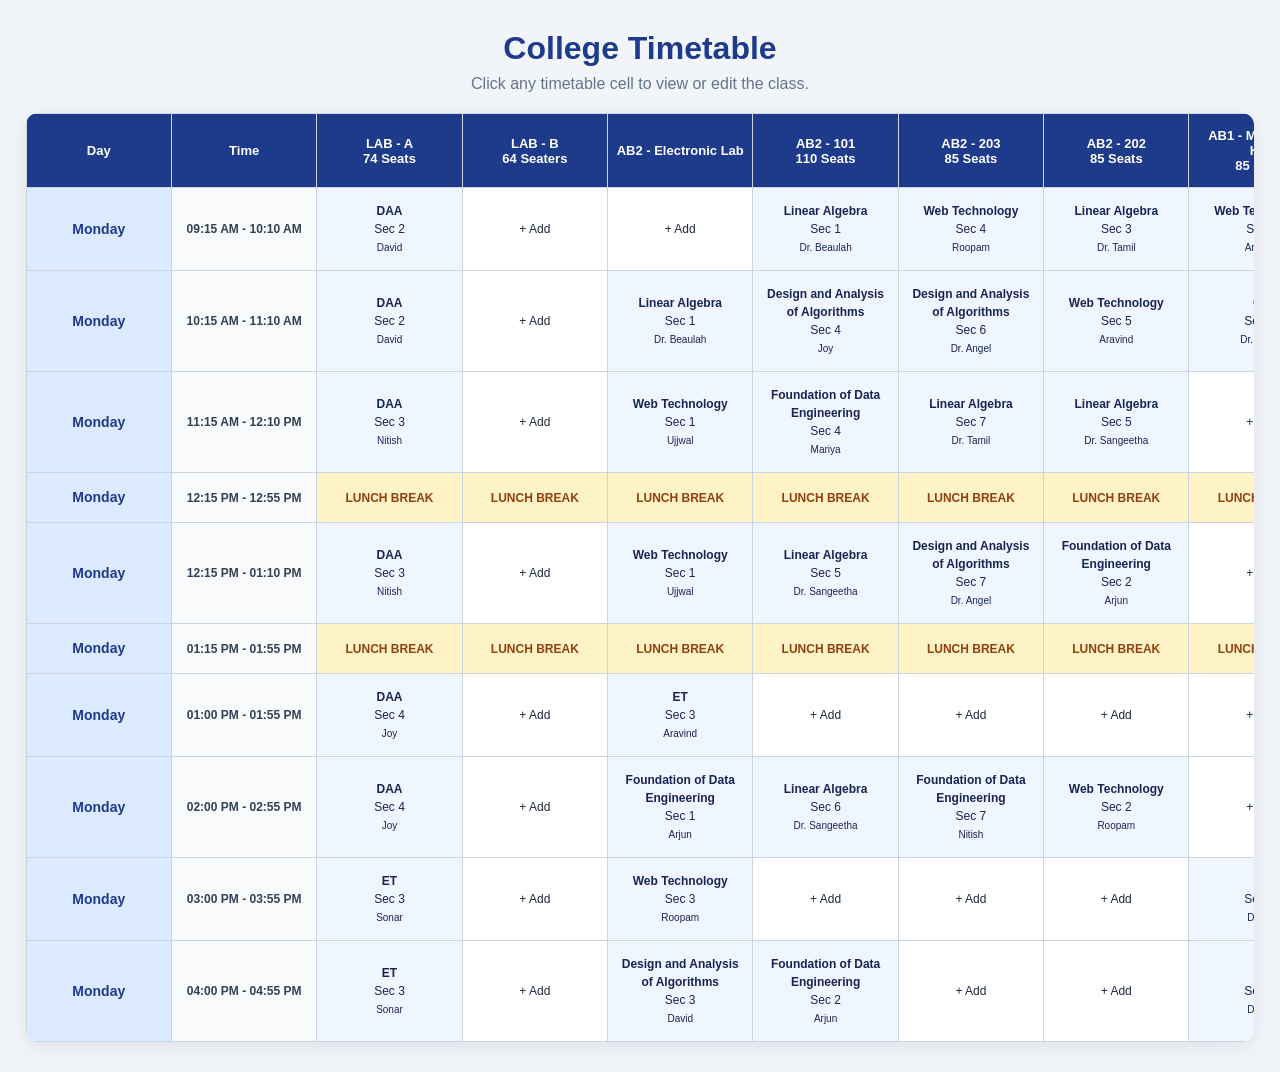
==== tt/index.html @ b6bc57d9 "update" ====
<!DOCTYPE html>
<html lang="en">

<head>
    <meta charset="UTF-8">
    <meta name="viewport" content="width=device-width, initial-scale=1.0">

    <title>College Timetable</title>

    <link rel="stylesheet" href="style.css">
</head>

<body>

<div class="container">

    <h1>College Timetable</h1>

    <p class="instruction">
        Click any timetable cell to view or edit the class.
    </p>

    <div class="table-container">

        <table id="timetable">

            <thead>
                <tr>
                    <th>Day</th>
                    <th>Time</th>
                    <th>LAB - A<br>74 Seats</th>
                    <th>LAB - B<br>64 Seaters</th>
                    <th>AB2 - Electronic Lab</th>
                    <th>AB2 - 101<br>110 Seats</th>
                    <th>AB2 - 203<br>85 Seats</th>
                    <th>AB2 - 202<br>85 Seats</th>
                    <th>AB1 - Moot Court Hall<br>85 Seats</th>
                    <th>AB2 - 207<br>110 Seats</th>
                    <th>AB2 - 205<br>60 Seats</th>
                </tr>
            </thead>

            <tbody id="timetableBody"></tbody>

        </table>

    </div>

</div>


<!-- ========================= -->
<!-- EDIT POPUP -->
<!-- ========================= -->

<div class="modal-overlay" id="modalOverlay">

    <div class="modal">

        <div class="modal-header">

            <h2>Edit Timetable</h2>

            <button class="close-btn" onclick="closeModal()">
                &times;
            </button>

        </div>


        <div class="modal-body">

            <label>Day</label>

            <input
                type="text"
                id="editDay"
                readonly
            >


            <label>Time</label>

            <input
                type="text"
                id="editTime"
                readonly
            >


            <label>Room</label>

            <input
                type="text"
                id="editRoom"
                readonly
            >


            <label>Subject</label>

            <input
                type="text"
                id="editSubject"
                placeholder="Enter subject"
            >


            <label>Section / Semester</label>

            <input
                type="text"
                id="editSection"
                placeholder="Example: Sec 4 / Sem 5"
            >


            <label>Faculty</label>

            <input
                type="text"
                id="editFaculty"
                placeholder="Enter faculty name"
            >

        </div>


        <div class="modal-footer">

            <button
                class="delete-btn"
                onclick="deleteClass()"
            >
                Delete
            </button>

            <div class="right-buttons">

                <button
                    class="cancel-btn"
                    onclick="closeModal()"
                >
                    Cancel
                </button>

                <button
                    class="save-btn"
                    onclick="saveClass()"
                >
                    Save
                </button>

            </div>

        </div>

    </div>

</div>


<script src="script.js"></script>

</body>

</html>
---- tt/style.css ----
* {
    margin: 0;
    padding: 0;
    box-sizing: border-box;
}

body {
    font-family: Arial, Helvetica, sans-serif;
    background: #f1f5f9;
    color: #1e293b;
}

.container {
    width: 96%;
    margin: 30px auto;
}

h1 {
    text-align: center;
    color: #1e3a8a;
    margin-bottom: 8px;
}

.instruction {
    text-align: center;
    color: #64748b;
    margin-bottom: 20px;
}


/* =========================
   TABLE
========================= */

.table-container {
    width: 100%;
    overflow-x: auto;

    background: white;

    border-radius: 12px;

    box-shadow:
        0 5px 20px rgba(0, 0, 0, 0.08);
}

table {
    width: 100%;
    min-width: 1600px;

    border-collapse: collapse;

    table-layout: fixed;
}

thead th {
    background: #1e3a8a;
    color: white;

    border: 1px solid #cbd5e1;

    padding: 14px 8px;

    font-size: 13px;

    text-align: center;
    vertical-align: middle;

    position: sticky;
    top: 0;

    z-index: 10;
}

td {
    border: 1px solid #cbd5e1;

    padding: 14px 8px;

    min-height: 70px;

    font-size: 12px;

    text-align: center;
    vertical-align: middle;

    line-height: 1.5;
}


/* =========================
   DAY
========================= */

.day-cell {
    background: #dbeafe;

    color: #1e3a8a;

    font-weight: bold;

    font-size: 14px;
}


/* =========================
   TIME
========================= */

.time-cell {
    background: #f8fafc;

    color: #334155;

    font-weight: bold;

    white-space: nowrap;
}


/* =========================
   CLASS CELL
========================= */

.class-cell {
    background: #eff6ff;

    color: #172554;

    cursor: pointer;

    transition: all 0.2s ease;
}

.class-cell:hover {
    background: #dbeafe;

    transform: scale(1.01);

    box-shadow:
        inset 0 0 0 2px #3b82f6;
}


/* =========================
   EMPTY CELL
========================= */

.empty-cell {
    background: white;

    cursor: pointer;

    transition: 0.2s;
}

.empty-cell:hover {
    background: #f1f5f9;

    box-shadow:
        inset 0 0 0 2px #94a3b8;
}


/* =========================
   LUNCH
========================= */

.lunch-cell {
    background: #fef3c7;

    color: #92400e;

    font-weight: bold;

    cursor: pointer;
}


/* =========================
   MODAL
========================= */

.modal-overlay {
    position: fixed;

    inset: 0;

    background: rgba(15, 23, 42, 0.65);

    display: none;

    align-items: center;
    justify-content: center;

    z-index: 1000;

    padding: 20px;
}

.modal-overlay.show {
    display: flex;
}


.modal {
    width: 100%;
    max-width: 520px;

    background: white;

    border-radius: 14px;

    box-shadow:
        0 20px 60px rgba(0, 0, 0, 0.25);

    overflow: hidden;

    animation: popup 0.2s ease;
}


@keyframes popup {

    from {
        transform: scale(0.9);
        opacity: 0;
    }

    to {
        transform: scale(1);
        opacity: 1;
    }

}


/* =========================
   MODAL HEADER
========================= */

.modal-header {
    display: flex;

    align-items: center;

    justify-content: space-between;

    padding: 18px 20px;

    background: #1e3a8a;

    color: white;
}

.modal-header h2 {
    font-size: 20px;
}


.close-btn {
    border: none;

    background: transparent;

    color: white;

    font-size: 30px;

    cursor: pointer;

    line-height: 1;
}


/* =========================
   MODAL BODY
========================= */

.modal-body {
    padding: 20px;
}

.modal-body label {
    display: block;

    margin-bottom: 6px;

    margin-top: 14px;

    font-size: 13px;

    font-weight: bold;

    color: #334155;
}

.modal-body label:first-child {
    margin-top: 0;
}

.modal-body input {
    width: 100%;

    padding: 11px 12px;

    border: 1px solid #cbd5e1;

    border-radius: 7px;

    outline: none;

    font-size: 14px;
}

.modal-body input:focus {
    border-color: #2563eb;

    box-shadow:
        0 0 0 3px rgba(37, 99, 235, 0.12);
}

.modal-body input[readonly] {
    background: #f8fafc;

    color: #64748b;
}


/* =========================
   MODAL FOOTER
========================= */

.modal-footer {
    padding: 15px 20px;

    border-top: 1px solid #e2e8f0;

    display: flex;

    justify-content: space-between;

    align-items: center;
}

.right-buttons {
    display: flex;

    gap: 10px;
}

.modal-footer button {
    border: none;

    padding: 10px 18px;

    border-radius: 7px;

    cursor: pointer;

    font-weight: 600;
}


/* Delete */

.delete-btn {
    background: #fee2e2;

    color: #dc2626;
}

.delete-btn:hover {
    background: #fecaca;
}


/* Cancel */

.cancel-btn {
    background: #e2e8f0;

    color: #334155;
}

.cancel-btn:hover {
    background: #cbd5e1;
}


/* Save */

.save-btn {
    background: #2563eb;

    color: white;
}

.save-btn:hover {
    background: #1d4ed8;
}


/* =========================
   MOBILE
========================= */

@media (max-width: 768px) {

    .container {
        width: 100%;

        margin: 15px 0;
    }

    h1 {
        font-size: 22px;
    }

    table {
        min-width: 1400px;
    }

    td,
    th {
        font-size: 11px;

        padding: 8px 5px;
    }

    .modal {
        max-width: 95%;
    }

}
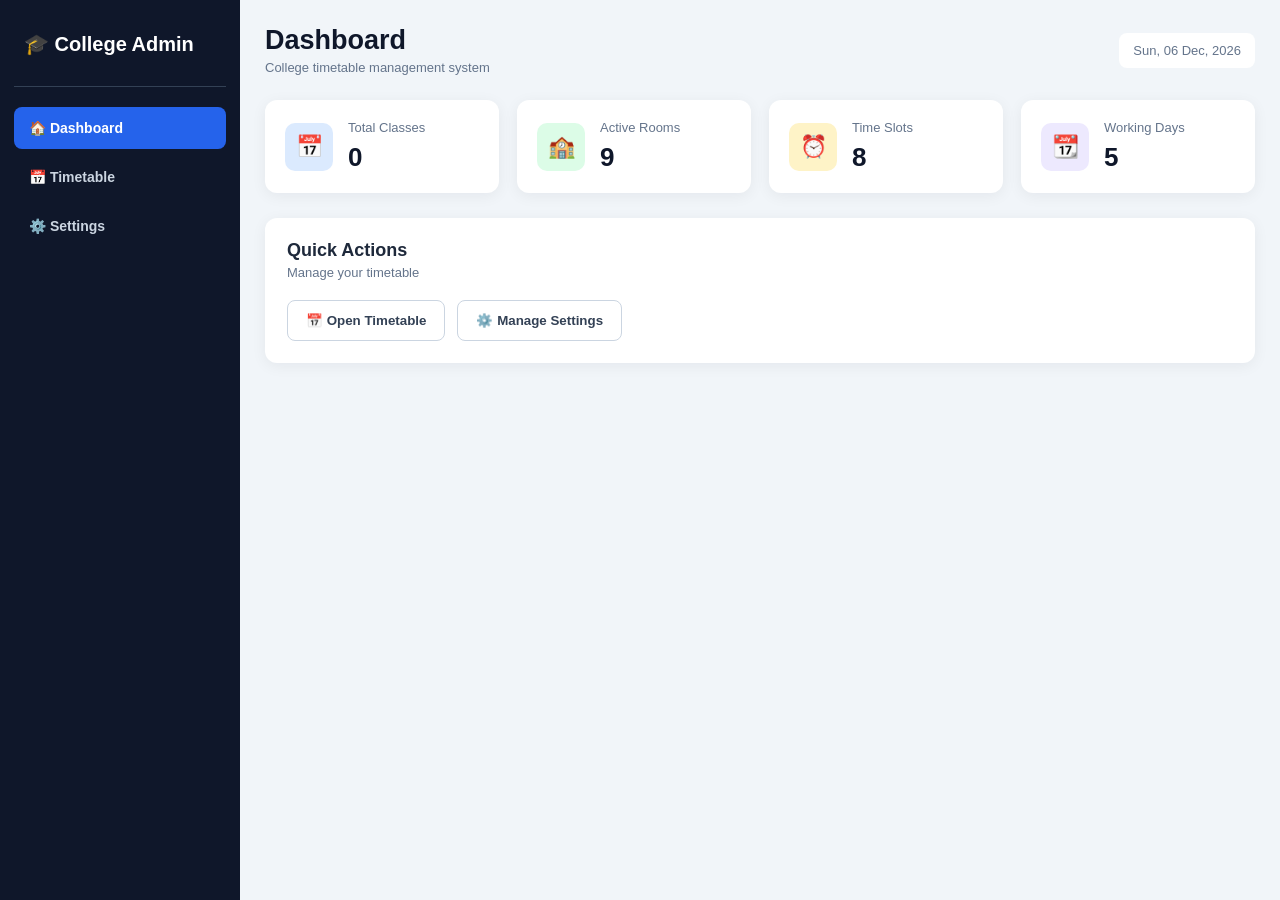
==== commit 226bf864: "tt" ====
--- a/tt/index.html
+++ b/tt/index.html
@@ -1,167 +1,126 @@
 <!DOCTYPE html>
 <html lang="en">
-
 <head>
-    <meta charset="UTF-8">
-    <meta name="viewport" content="width=device-width, initial-scale=1.0">
-
-    <title>College Timetable</title>
-
-    <link rel="stylesheet" href="style.css">
+<meta charset="UTF-8">
+<meta name="viewport" content="width=device-width,initial-scale=1.0">
+<title>College Timetable Management</title>
+<link rel="stylesheet" href="style.css">
 </head>
-
 <body>
-
-<div class="container">
-
-    <h1>College Timetable</h1>
-
-    <p class="instruction">
-        Click any timetable cell to view or edit the class.
-    </p>
-
-    <div class="table-container">
-
-        <table id="timetable">
-
-            <thead>
-                <tr>
-                    <th>Day</th>
-                    <th>Time</th>
-                    <th>LAB - A<br>74 Seats</th>
-                    <th>LAB - B<br>64 Seaters</th>
-                    <th>AB2 - Electronic Lab</th>
-                    <th>AB2 - 101<br>110 Seats</th>
-                    <th>AB2 - 203<br>85 Seats</th>
-                    <th>AB2 - 202<br>85 Seats</th>
-                    <th>AB1 - Moot Court Hall<br>85 Seats</th>
-                    <th>AB2 - 207<br>110 Seats</th>
-                    <th>AB2 - 205<br>60 Seats</th>
-                </tr>
-            </thead>
-
-            <tbody id="timetableBody"></tbody>
-
-        </table>
-
-    </div>
-
+<div class="app">
+<aside class="sidebar">
+<div class="logo">🎓 <span>College Admin</span></div>
+<nav>
+<button class="nav-btn active" data-page="dashboard">🏠 Dashboard</button>
+<button class="nav-btn" data-page="timetable">📅 Timetable</button>
+<button class="nav-btn" data-page="settings">⚙️ Settings</button>
+</nav>
+</aside>
+<main class="main">
+<header class="topbar">
+<div>
+<h1 id="pageTitle">Dashboard</h1>
+<p id="pageSubtitle">College timetable management system</p>
 </div>
-
-
-<!-- ========================= -->
-<!-- EDIT POPUP -->
-<!-- ========================= -->
-
-<div class="modal-overlay" id="modalOverlay">
-
-    <div class="modal">
-
-        <div class="modal-header">
-
-            <h2>Edit Timetable</h2>
-
-            <button class="close-btn" onclick="closeModal()">
-                &times;
-            </button>
-
-        </div>
-
-
-        <div class="modal-body">
-
-            <label>Day</label>
-
-            <input
-                type="text"
-                id="editDay"
-                readonly
-            >
-
-
-            <label>Time</label>
-
-            <input
-                type="text"
-                id="editTime"
-                readonly
-            >
-
-
-            <label>Room</label>
-
-            <input
-                type="text"
-                id="editRoom"
-                readonly
-            >
-
-
-            <label>Subject</label>
-
-            <input
-                type="text"
-                id="editSubject"
-                placeholder="Enter subject"
-            >
-
-
-            <label>Section / Semester</label>
-
-            <input
-                type="text"
-                id="editSection"
-                placeholder="Example: Sec 4 / Sem 5"
-            >
-
-
-            <label>Faculty</label>
-
-            <input
-                type="text"
-                id="editFaculty"
-                placeholder="Enter faculty name"
-            >
-
-        </div>
-
-
-        <div class="modal-footer">
-
-            <button
-                class="delete-btn"
-                onclick="deleteClass()"
-            >
-                Delete
-            </button>
-
-            <div class="right-buttons">
-
-                <button
-                    class="cancel-btn"
-                    onclick="closeModal()"
-                >
-                    Cancel
-                </button>
-
-                <button
-                    class="save-btn"
-                    onclick="saveClass()"
-                >
-                    Save
-                </button>
-
-            </div>
-
-        </div>
-
-    </div>
-
+<div class="topbar-date" id="todayDate"></div>
+</header>
+<section id="dashboardPage" class="page active">
+<div class="stats">
+<div class="stat-card"><div class="stat-icon blue">📅</div><div><span>Total Classes</span><strong id="totalClasses">0</strong></div></div>
+<div class="stat-card"><div class="stat-icon green">🏫</div><div><span>Active Rooms</span><strong id="totalRooms">0</strong></div></div>
+<div class="stat-card"><div class="stat-icon orange">⏰</div><div><span>Time Slots</span><strong id="totalSlots">0</strong></div></div>
+<div class="stat-card"><div class="stat-icon purple">📆</div><div><span>Working Days</span><strong>5</strong></div></div>
 </div>
-
-
+<div class="dashboard-card">
+<div class="card-header"><div><h2>Quick Actions</h2><p>Manage your timetable</p></div></div>
+<div class="quick-actions">
+<button onclick="showPage('timetable')">📅 Open Timetable</button>
+<button onclick="showPage('settings')">⚙️ Manage Settings</button>
+</div>
+</div>
+</section>
+<section id="timetablePage" class="page">
+<div class="page-toolbar">
+<div class="day-tabs">
+<button class="day-tab active" onclick="changeDay('Monday',this)">Monday</button>
+<button class="day-tab" onclick="changeDay('Tuesday',this)">Tuesday</button>
+<button class="day-tab" onclick="changeDay('Wednesday',this)">Wednesday</button>
+<button class="day-tab" onclick="changeDay('Thursday',this)">Thursday</button>
+<button class="day-tab" onclick="changeDay('Friday',this)">Friday</button>
+</div>
+<button class="primary-btn" onclick="showPage('settings')">⚙️ Settings</button>
+</div>
+<div class="current-day"><h2 id="currentDayTitle">Monday</h2><span id="currentDayCount">0 classes</span></div>
+<div class="table-wrapper">
+<table id="timetableTable">
+<thead id="timetableHead"></thead>
+<tbody id="timetableBody"></tbody>
+</table>
+</div>
+</section>
+<section id="settingsPage" class="page">
+<div class="settings-tabs">
+<button class="settings-tab active" onclick="changeSettingsTab('rooms',this)">🏫 Rooms</button>
+<button class="settings-tab" onclick="changeSettingsTab('slots',this)">⏰ Time Slots</button>
+</div>
+<div id="roomsSettings" class="settings-section active">
+<div class="section-header"><div><h2>Rooms</h2><p>Add, edit or deactivate rooms used in the timetable.</p></div><button class="primary-btn" onclick="openRoomModal()">+ Add Room</button></div>
+<div class="settings-table-wrapper">
+<table class="settings-table">
+<thead><tr><th>#</th><th>Room Name</th><th>Capacity</th><th>Status</th><th>Actions</th></tr></thead>
+<tbody id="roomsBody"></tbody>
+</table>
+</div>
+</div>
+<div id="slotsSettings" class="settings-section">
+<div class="section-header"><div><h2>Time Slots</h2><p>Add, edit or deactivate timetable periods.</p></div><button class="primary-btn" onclick="openSlotModal()">+ Add Time Slot</button></div>
+<div class="settings-table-wrapper">
+<table class="settings-table">
+<thead><tr><th>#</th><th>Start Time</th><th>End Time</th><th>Display</th><th>Status</th><th>Actions</th></tr></thead>
+<tbody id="slotsBody"></tbody>
+</table>
+</div>
+</div>
+</section>
+</main>
+</div>
+<div class="modal-overlay" id="classModal">
+<div class="modal">
+<div class="modal-header"><div><h2 id="classModalTitle">Add Class</h2><p id="classModalSubtitle"></p></div><button class="close-btn" onclick="closeModal('classModal')">×</button></div>
+<div class="modal-body">
+<div class="form-row"><div class="form-group"><label>Day</label><input id="classDay" readonly></div><div class="form-group"><label>Time</label><input id="classTime" readonly></div></div>
+<div class="form-group"><label>Room</label><input id="classRoom" readonly></div>
+<div class="form-group"><label>Subject</label><input id="classSubject" placeholder="Example: Web Technology"></div>
+<div class="form-group"><label>Section / Semester</label><input id="classSection" placeholder="Example: Sec 4 / Sem 5"></div>
+<div class="form-group"><label>Faculty</label><input id="classFaculty" placeholder="Example: Dr. Ashok"></div>
+<label class="check-label"><input type="checkbox" id="classLunch"> Mark this slot as Lunch Break</label>
+</div>
+<div class="modal-footer"><button class="danger-btn" onclick="deleteClass()">Delete</button><div><button class="secondary-btn" onclick="closeModal('classModal')">Cancel</button><button class="primary-btn" onclick="saveClass()">Save</button></div></div>
+</div>
+</div>
+<div class="modal-overlay" id="roomModal">
+<div class="modal small-modal">
+<div class="modal-header"><div><h2 id="roomModalTitle">Add Room</h2><p>Room configuration</p></div><button class="close-btn" onclick="closeModal('roomModal')">×</button></div>
+<div class="modal-body">
+<input type="hidden" id="roomId">
+<div class="form-group"><label>Room Name</label><input id="roomName" placeholder="Example: AB2 - 101"></div>
+<div class="form-group"><label>Capacity</label><input id="roomCapacity" type="number" min="0" placeholder="Example: 110"></div>
+<label class="check-label"><input type="checkbox" id="roomActive" checked> Active</label>
+</div>
+<div class="modal-footer"><button class="secondary-btn" onclick="closeModal('roomModal')">Cancel</button><button class="primary-btn" onclick="saveRoom()">Save Room</button></div>
+</div>
+</div>
+<div class="modal-overlay" id="slotModal">
+<div class="modal small-modal">
+<div class="modal-header"><div><h2 id="slotModalTitle">Add Time Slot</h2><p>Time slot configuration</p></div><button class="close-btn" onclick="closeModal('slotModal')">×</button></div>
+<div class="modal-body">
+<input type="hidden" id="slotId">
+<div class="form-row"><div class="form-group"><label>Start Time</label><input id="slotStart" type="time"></div><div class="form-group"><label>End Time</label><input id="slotEnd" type="time"></div></div>
+<label class="check-label"><input type="checkbox" id="slotActive" checked> Active</label>
+</div>
+<div class="modal-footer"><button class="secondary-btn" onclick="closeModal('slotModal')">Cancel</button><button class="primary-btn" onclick="saveSlot()">Save Time Slot</button></div>
+</div>
+</div>
 <script src="script.js"></script>
-
 </body>
-
 </html>
--- a/tt/style.css
+++ b/tt/style.css
@@ -1,435 +1 @@
-* {
-    margin: 0;
-    padding: 0;
-    box-sizing: border-box;
-}
-
-body {
-    font-family: Arial, Helvetica, sans-serif;
-    background: #f1f5f9;
-    color: #1e293b;
-}
-
-.container {
-    width: 96%;
-    margin: 30px auto;
-}
-
-h1 {
-    text-align: center;
-    color: #1e3a8a;
-    margin-bottom: 8px;
-}
-
-.instruction {
-    text-align: center;
-    color: #64748b;
-    margin-bottom: 20px;
-}
-
-
-/* =========================
-   TABLE
-========================= */
-
-.table-container {
-    width: 100%;
-    overflow-x: auto;
-
-    background: white;
-
-    border-radius: 12px;
-
-    box-shadow:
-        0 5px 20px rgba(0, 0, 0, 0.08);
-}
-
-table {
-    width: 100%;
-    min-width: 1600px;
-
-    border-collapse: collapse;
-
-    table-layout: fixed;
-}
-
-thead th {
-    background: #1e3a8a;
-    color: white;
-
-    border: 1px solid #cbd5e1;
-
-    padding: 14px 8px;
-
-    font-size: 13px;
-
-    text-align: center;
-    vertical-align: middle;
-
-    position: sticky;
-    top: 0;
-
-    z-index: 10;
-}
-
-td {
-    border: 1px solid #cbd5e1;
-
-    padding: 14px 8px;
-
-    min-height: 70px;
-
-    font-size: 12px;
-
-    text-align: center;
-    vertical-align: middle;
-
-    line-height: 1.5;
-}
-
-
-/* =========================
-   DAY
-========================= */
-
-.day-cell {
-    background: #dbeafe;
-
-    color: #1e3a8a;
-
-    font-weight: bold;
-
-    font-size: 14px;
-}
-
-
-/* =========================
-   TIME
-========================= */
-
-.time-cell {
-    background: #f8fafc;
-
-    color: #334155;
-
-    font-weight: bold;
-
-    white-space: nowrap;
-}
-
-
-/* =========================
-   CLASS CELL
-========================= */
-
-.class-cell {
-    background: #eff6ff;
-
-    color: #172554;
-
-    cursor: pointer;
-
-    transition: all 0.2s ease;
-}
-
-.class-cell:hover {
-    background: #dbeafe;
-
-    transform: scale(1.01);
-
-    box-shadow:
-        inset 0 0 0 2px #3b82f6;
-}
-
-
-/* =========================
-   EMPTY CELL
-========================= */
-
-.empty-cell {
-    background: white;
-
-    cursor: pointer;
-
-    transition: 0.2s;
-}
-
-.empty-cell:hover {
-    background: #f1f5f9;
-
-    box-shadow:
-        inset 0 0 0 2px #94a3b8;
-}
-
-
-/* =========================
-   LUNCH
-========================= */
-
-.lunch-cell {
-    background: #fef3c7;
-
-    color: #92400e;
-
-    font-weight: bold;
-
-    cursor: pointer;
-}
-
-
-/* =========================
-   MODAL
-========================= */
-
-.modal-overlay {
-    position: fixed;
-
-    inset: 0;
-
-    background: rgba(15, 23, 42, 0.65);
-
-    display: none;
-
-    align-items: center;
-    justify-content: center;
-
-    z-index: 1000;
-
-    padding: 20px;
-}
-
-.modal-overlay.show {
-    display: flex;
-}
-
-
-.modal {
-    width: 100%;
-    max-width: 520px;
-
-    background: white;
-
-    border-radius: 14px;
-
-    box-shadow:
-        0 20px 60px rgba(0, 0, 0, 0.25);
-
-    overflow: hidden;
-
-    animation: popup 0.2s ease;
-}
-
-
-@keyframes popup {
-
-    from {
-        transform: scale(0.9);
-        opacity: 0;
-    }
-
-    to {
-        transform: scale(1);
-        opacity: 1;
-    }
-
-}
-
-
-/* =========================
-   MODAL HEADER
-========================= */
-
-.modal-header {
-    display: flex;
-
-    align-items: center;
-
-    justify-content: space-between;
-
-    padding: 18px 20px;
-
-    background: #1e3a8a;
-
-    color: white;
-}
-
-.modal-header h2 {
-    font-size: 20px;
-}
-
-
-.close-btn {
-    border: none;
-
-    background: transparent;
-
-    color: white;
-
-    font-size: 30px;
-
-    cursor: pointer;
-
-    line-height: 1;
-}
-
-
-/* =========================
-   MODAL BODY
-========================= */
-
-.modal-body {
-    padding: 20px;
-}
-
-.modal-body label {
-    display: block;
-
-    margin-bottom: 6px;
-
-    margin-top: 14px;
-
-    font-size: 13px;
-
-    font-weight: bold;
-
-    color: #334155;
-}
-
-.modal-body label:first-child {
-    margin-top: 0;
-}
-
-.modal-body input {
-    width: 100%;
-
-    padding: 11px 12px;
-
-    border: 1px solid #cbd5e1;
-
-    border-radius: 7px;
-
-    outline: none;
-
-    font-size: 14px;
-}
-
-.modal-body input:focus {
-    border-color: #2563eb;
-
-    box-shadow:
-        0 0 0 3px rgba(37, 99, 235, 0.12);
-}
-
-.modal-body input[readonly] {
-    background: #f8fafc;
-
-    color: #64748b;
-}
-
-
-/* =========================
-   MODAL FOOTER
-========================= */
-
-.modal-footer {
-    padding: 15px 20px;
-
-    border-top: 1px solid #e2e8f0;
-
-    display: flex;
-
-    justify-content: space-between;
-
-    align-items: center;
-}
-
-.right-buttons {
-    display: flex;
-
-    gap: 10px;
-}
-
-.modal-footer button {
-    border: none;
-
-    padding: 10px 18px;
-
-    border-radius: 7px;
-
-    cursor: pointer;
-
-    font-weight: 600;
-}
-
-
-/* Delete */
-
-.delete-btn {
-    background: #fee2e2;
-
-    color: #dc2626;
-}
-
-.delete-btn:hover {
-    background: #fecaca;
-}
-
-
-/* Cancel */
-
-.cancel-btn {
-    background: #e2e8f0;
-
-    color: #334155;
-}
-
-.cancel-btn:hover {
-    background: #cbd5e1;
-}
-
-
-/* Save */
-
-.save-btn {
-    background: #2563eb;
-
-    color: white;
-}
-
-.save-btn:hover {
-    background: #1d4ed8;
-}
-
-
-/* =========================
-   MOBILE
-========================= */
-
-@media (max-width: 768px) {
-
-    .container {
-        width: 100%;
-
-        margin: 15px 0;
-    }
-
-    h1 {
-        font-size: 22px;
-    }
-
-    table {
-        min-width: 1400px;
-    }
-
-    td,
-    th {
-        font-size: 11px;
-
-        padding: 8px 5px;
-    }
-
-    .modal {
-        max-width: 95%;
-    }
-
-}+*{margin:0;padding:0;box-sizing:border-box}body{font-family:Arial,Helvetica,sans-serif;background:#f1f5f9;color:#1e293b}.app{display:flex;min-height:100vh}.sidebar{width:240px;background:#0f172a;color:white;position:fixed;left:0;top:0;bottom:0;padding:20px 14px}.logo{font-size:20px;font-weight:700;padding:12px 10px 30px;border-bottom:1px solid #334155;margin-bottom:20px}.sidebar nav{display:flex;flex-direction:column;gap:7px}.nav-btn{border:0;background:transparent;color:#cbd5e1;text-align:left;padding:13px 15px;border-radius:8px;font-size:14px;font-weight:600;cursor:pointer}.nav-btn:hover{background:#1e293b;color:white}.nav-btn.active{background:#2563eb;color:white}.main{margin-left:240px;width:calc(100% - 240px);padding:25px}.topbar{display:flex;justify-content:space-between;align-items:center;margin-bottom:25px}.topbar h1{font-size:27px;color:#0f172a}.topbar p{color:#64748b;font-size:13px;margin-top:4px}.topbar-date{font-size:13px;color:#64748b;background:white;padding:10px 14px;border-radius:8px}.page{display:none}.page.active{display:block}.stats{display:grid;grid-template-columns:repeat(4,1fr);gap:18px;margin-bottom:25px}.stat-card{background:white;border-radius:12px;padding:20px;display:flex;align-items:center;gap:15px;box-shadow:0 3px 15px rgba(15,23,42,.06)}.stat-card span{display:block;color:#64748b;font-size:13px;margin-bottom:7px}.stat-card strong{font-size:26px;color:#0f172a}.stat-icon{width:48px;height:48px;border-radius:10px;display:flex;align-items:center;justify-content:center;font-size:22px}.blue{background:#dbeafe}.green{background:#dcfce7}.orange{background:#fef3c7}.purple{background:#ede9fe}.dashboard-card{background:white;border-radius:12px;padding:22px;box-shadow:0 3px 15px rgba(15,23,42,.06)}.card-header h2{font-size:18px}.card-header p{color:#64748b;font-size:13px;margin-top:4px}.quick-actions{display:flex;gap:12px;margin-top:20px}.quick-actions button{border:1px solid #cbd5e1;background:white;padding:12px 18px;border-radius:8px;cursor:pointer;font-weight:600;color:#334155}.quick-actions button:hover{background:#eff6ff;border-color:#93c5fd}.page-toolbar{display:flex;justify-content:space-between;align-items:center;margin-bottom:18px}.day-tabs{display:flex;background:white;padding:5px;border-radius:9px;box-shadow:0 2px 10px rgba(0,0,0,.05)}.day-tab{border:0;background:transparent;padding:11px 18px;border-radius:7px;color:#64748b;font-weight:600;cursor:pointer}.day-tab:hover{background:#eff6ff;color:#2563eb}.day-tab.active{background:#2563eb;color:white}.primary-btn,.secondary-btn,.danger-btn{border:0;border-radius:7px;padding:10px 15px;font-weight:600;cursor:pointer;font-size:13px}.primary-btn{background:#2563eb;color:white}.primary-btn:hover{background:#1d4ed8}.secondary-btn{background:#e2e8f0;color:#334155;margin-right:7px}.secondary-btn:hover{background:#cbd5e1}.danger-btn{background:#fee2e2;color:#dc2626}.danger-btn:hover{background:#fecaca}.current-day{display:flex;align-items:center;gap:12px;margin-bottom:12px}.current-day h2{font-size:20px}.current-day span{background:#dbeafe;color:#1d4ed8;border-radius:20px;padding:5px 10px;font-size:11px;font-weight:700}.table-wrapper{background:white;border-radius:12px;overflow:auto;box-shadow:0 3px 15px rgba(15,23,42,.08)}#timetableTable{width:100%;min-width:1500px;border-collapse:collapse;table-layout:fixed}#timetableTable th{background:#1e3a8a;color:white;border:1px solid #475569;padding:12px 6px;font-size:11px;position:sticky;top:0;z-index:5}#timetableTable th:first-child{width:155px}#timetableTable td{border:1px solid #cbd5e1;height:85px;padding:7px;text-align:center;vertical-align:middle;font-size:11px}.time-cell{background:#f8fafc;font-weight:700;color:#334155}.empty-cell{cursor:pointer;color:#94a3b8;font-size:19px;background:white}.empty-cell:hover{background:#f8fafc;color:#2563eb;box-shadow:inset 0 0 0 2px #93c5fd}.class-cell{background:#eff6ff;cursor:pointer;color:#1e3a8a}.class-cell:hover{background:#dbeafe;box-shadow:inset 0 0 0 2px #2563eb}.class-subject{font-weight:700;margin-bottom:4px}.class-section{font-size:10px;color:#475569}.class-faculty{font-size:10px;color:#64748b;margin-top:3px}.lunch-cell{background:#fef3c7;color:#92400e;font-weight:700;cursor:pointer}.settings-tabs{display:flex;gap:5px;background:white;padding:6px;border-radius:9px;width:max-content;margin-bottom:20px}.settings-tab{border:0;background:transparent;padding:11px 20px;border-radius:7px;color:#64748b;font-weight:600;cursor:pointer}.settings-tab.active{background:#2563eb;color:white}.settings-section{display:none;background:white;border-radius:12px;padding:22px;box-shadow:0 3px 15px rgba(15,23,42,.06)}.settings-section.active{display:block}.section-header{display:flex;justify-content:space-between;align-items:center;margin-bottom:20px}.section-header h2{font-size:19px}.section-header p{color:#64748b;font-size:13px;margin-top:4px}.settings-table-wrapper{overflow:auto}.settings-table{width:100%;border-collapse:collapse}.settings-table th{background:#f8fafc;color:#475569;font-size:12px;text-align:left;padding:12px;border-bottom:1px solid #e2e8f0}.settings-table td{padding:12px;border-bottom:1px solid #e2e8f0;font-size:13px}.status{display:inline-block;padding:4px 9px;border-radius:20px;font-size:10px;font-weight:700}.status.active{background:#dcfce7;color:#15803d}.status.inactive{background:#fee2e2;color:#dc2626}.action-btn{border:0;background:#eff6ff;color:#2563eb;border-radius:6px;padding:6px 10px;margin-right:4px;cursor:pointer;font-size:11px}.action-btn.delete{background:#fee2e2;color:#dc2626}.modal-overlay{position:fixed;inset:0;background:rgba(15,23,42,.65);display:none;align-items:center;justify-content:center;padding:20px;z-index:100}.modal-overlay.show{display:flex}.modal{width:100%;max-width:560px;background:white;border-radius:12px;overflow:hidden;box-shadow:0 25px 70px rgba(0,0,0,.3)}.small-modal{max-width:450px}.modal-header{display:flex;justify-content:space-between;align-items:center;background:#1e3a8a;color:white;padding:17px 20px}.modal-header h2{font-size:18px}.modal-header p{font-size:11px;opacity:.8;margin-top:3px}.close-btn{border:0;background:transparent;color:white;font-size:28px;cursor:pointer}.modal-body{padding:20px}.form-group{margin-bottom:15px}.form-group label{display:block;font-size:12px;font-weight:700;color:#334155;margin-bottom:6px}.form-group input{width:100%;padding:10px 11px;border:1px solid #cbd5e1;border-radius:7px;outline:0;font-size:13px}.form-group input:focus{border-color:#2563eb;box-shadow:0 0 0 3px rgba(37,99,235,.1)}.form-group input[readonly]{background:#f8fafc;color:#64748b}.form-row{display:grid;grid-template-columns:1fr 1fr;gap:12px}.check-label{display:flex;align-items:center;gap:8px;font-size:13px;color:#475569;cursor:pointer}.check-label input{width:16px;height:16px}.modal-footer{border-top:1px solid #e2e8f0;padding:14px 20px;display:flex;justify-content:space-between;align-items:center}.modal-footer>div{display:flex;gap:7px}.modal-footer .secondary-btn{margin:0}@media(max-width:900px){.sidebar{width:70px}.logo span{display:none}.logo{font-size:22px;text-align:center;padding:10px 0 25px}.nav-btn{font-size:0;text-align:center}.nav-btn:first-letter{font-size:20px}.main{margin-left:70px;width:calc(100% - 70px)}.stats{grid-template-columns:repeat(2,1fr)}}@media(max-width:600px){.main{padding:15px}.topbar{align-items:flex-start;gap:10px}.topbar-date{display:none}.stats{grid-template-columns:1fr 1fr;gap:10px}.stat-card{padding:13px}.stat-icon{width:40px;height:40px}.stat-card strong{font-size:20px}.page-toolbar{align-items:flex-start;flex-direction:column;gap:10px}.day-tabs{width:100%;overflow:auto}.day-tab{min-width:90px}.section-header{align-items:flex-start;gap:10px}.form-row{grid-template-columns:1fr}.modal-footer{gap:8px}.settings-section{padding:15px}}
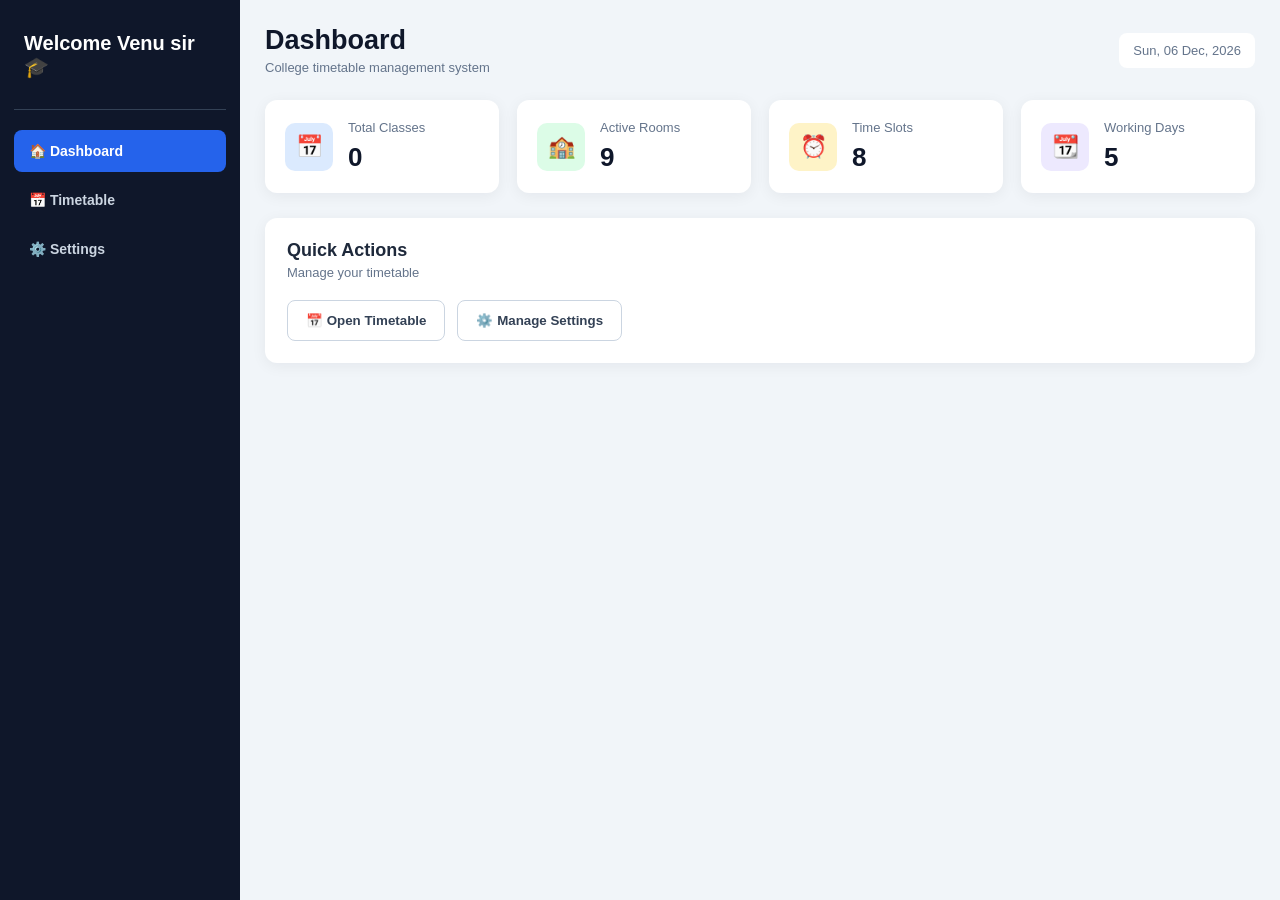
==== commit c141dffd: "up" ====
--- a/tt/index.html
+++ b/tt/index.html
@@ -9,7 +9,7 @@
 <body>
 <div class="app">
 <aside class="sidebar">
-<div class="logo">🎓 <span>College Admin</span></div>
+<div class="logo"> <span>Welcome Venu sir</span>🎓</div>
 <nav>
 <button class="nav-btn active" data-page="dashboard">🏠 Dashboard</button>
 <button class="nav-btn" data-page="timetable">📅 Timetable</button>
@@ -51,6 +51,7 @@
 <button class="primary-btn" onclick="showPage('settings')">⚙️ Settings</button>
 </div>
 <div class="current-day"><h2 id="currentDayTitle">Monday</h2><span id="currentDayCount">0 classes</span></div>
+<div class="conflict-note">🔴 Red cells indicate a faculty or section/semester scheduling conflict.</div>
 <div class="table-wrapper">
 <table id="timetableTable">
 <thead id="timetableHead"></thead>
@@ -60,10 +61,20 @@
 </section>
 <section id="settingsPage" class="page">
 <div class="settings-tabs">
-<button class="settings-tab active" onclick="changeSettingsTab('rooms',this)">🏫 Rooms</button>
+<button class="settings-tab active" onclick="changeSettingsTab('allocations',this)">📚 Course Allocations</button>
+<button class="settings-tab" onclick="changeSettingsTab('rooms',this)">🏫 Rooms</button>
 <button class="settings-tab" onclick="changeSettingsTab('slots',this)">⏰ Time Slots</button>
 </div>
-<div id="roomsSettings" class="settings-section active">
+<div id="allocationsSettings" class="settings-section active">
+<div class="section-header"><div><h2>Course Allocations</h2><p>Courses, sections, faculty and required contact hours.</p></div><button class="primary-btn" onclick="openAllocationModal()">+ Add Allocation</button></div>
+<div class="settings-table-wrapper">
+<table class="settings-table">
+<thead><tr><th>#</th><th>Course</th><th>Section</th><th>Faculty</th><th>Contact Hours/Week</th><th>Allocated</th><th>Remaining</th><th>Actions</th></tr></thead>
+<tbody id="allocationsBody"></tbody>
+</table>
+</div>
+</div>
+<div id="roomsSettings" class="settings-section">
 <div class="section-header"><div><h2>Rooms</h2><p>Add, edit or deactivate rooms used in the timetable.</p></div><button class="primary-btn" onclick="openRoomModal()">+ Add Room</button></div>
 <div class="settings-table-wrapper">
 <table class="settings-table">
@@ -90,12 +101,26 @@
 <div class="modal-body">
 <div class="form-row"><div class="form-group"><label>Day</label><input id="classDay" readonly></div><div class="form-group"><label>Time</label><input id="classTime" readonly></div></div>
 <div class="form-group"><label>Room</label><input id="classRoom" readonly></div>
-<div class="form-group"><label>Subject</label><input id="classSubject" placeholder="Example: Web Technology"></div>
-<div class="form-group"><label>Section / Semester</label><input id="classSection" placeholder="Example: Sec 4 / Sem 5"></div>
-<div class="form-group"><label>Faculty</label><input id="classFaculty" placeholder="Example: Dr. Ashok"></div>
-<label class="check-label"><input type="checkbox" id="classLunch"> Mark this slot as Lunch Break</label>
+<div class="form-group"><label>Search Course / Section / Faculty</label><input id="allocationSearch" class="search-input" placeholder="Type course, section or faculty..." autocomplete="off" oninput="filterAllocations()"><div id="allocationDropdown" class="allocation-dropdown"></div></div>
+<div id="selectedAllocation" class="selected-allocation hidden"></div>
+<div class="allocation-hours-box"><span>Contact Hours/Week</span><strong id="allocationRequiredHours">-</strong><span>Allocated</span><strong id="allocationUsedHours">-</strong><span>Remaining</span><strong id="allocationRemainingHours">-</strong></div>
+<label class="check-label"><input type="checkbox" id="classLunch" onchange="toggleLunchMode()"> Mark this slot as Lunch Break</label>
+<div id="classConflictMessage" class="conflict-message hidden"></div>
 </div>
 <div class="modal-footer"><button class="danger-btn" onclick="deleteClass()">Delete</button><div><button class="secondary-btn" onclick="closeModal('classModal')">Cancel</button><button class="primary-btn" onclick="saveClass()">Save</button></div></div>
+</div>
+</div>
+<div class="modal-overlay" id="allocationModal">
+<div class="modal small-modal">
+<div class="modal-header"><div><h2 id="allocationModalTitle">Add Course Allocation</h2><p>Course allocation configuration</p></div><button class="close-btn" onclick="closeModal('allocationModal')">×</button></div>
+<div class="modal-body">
+<input type="hidden" id="allocationId">
+<div class="form-group"><label>Course</label><input id="allocationCourse" placeholder="Example: Linear Algebra"></div>
+<div class="form-group"><label>Section / Semester</label><input id="allocationSection" placeholder="Example: Sec 1 / Sem 5"></div>
+<div class="form-group"><label>Faculty</label><input id="allocationFaculty" placeholder="Example: Dr. Beaulah"></div>
+<div class="form-group"><label>Contact Hours / Week</label><input id="allocationHours" type="number" min="1" placeholder="Example: 4"></div>
+</div>
+<div class="modal-footer"><button class="secondary-btn" onclick="closeModal('allocationModal')">Cancel</button><button class="primary-btn" onclick="saveAllocation()">Save Allocation</button></div>
 </div>
 </div>
 <div class="modal-overlay" id="roomModal">
--- a/tt/style.css
+++ b/tt/style.css
@@ -1 +1 @@
-*{margin:0;padding:0;box-sizing:border-box}body{font-family:Arial,Helvetica,sans-serif;background:#f1f5f9;color:#1e293b}.app{display:flex;min-height:100vh}.sidebar{width:240px;background:#0f172a;color:white;position:fixed;left:0;top:0;bottom:0;padding:20px 14px}.logo{font-size:20px;font-weight:700;padding:12px 10px 30px;border-bottom:1px solid #334155;margin-bottom:20px}.sidebar nav{display:flex;flex-direction:column;gap:7px}.nav-btn{border:0;background:transparent;color:#cbd5e1;text-align:left;padding:13px 15px;border-radius:8px;font-size:14px;font-weight:600;cursor:pointer}.nav-btn:hover{background:#1e293b;color:white}.nav-btn.active{background:#2563eb;color:white}.main{margin-left:240px;width:calc(100% - 240px);padding:25px}.topbar{display:flex;justify-content:space-between;align-items:center;margin-bottom:25px}.topbar h1{font-size:27px;color:#0f172a}.topbar p{color:#64748b;font-size:13px;margin-top:4px}.topbar-date{font-size:13px;color:#64748b;background:white;padding:10px 14px;border-radius:8px}.page{display:none}.page.active{display:block}.stats{display:grid;grid-template-columns:repeat(4,1fr);gap:18px;margin-bottom:25px}.stat-card{background:white;border-radius:12px;padding:20px;display:flex;align-items:center;gap:15px;box-shadow:0 3px 15px rgba(15,23,42,.06)}.stat-card span{display:block;color:#64748b;font-size:13px;margin-bottom:7px}.stat-card strong{font-size:26px;color:#0f172a}.stat-icon{width:48px;height:48px;border-radius:10px;display:flex;align-items:center;justify-content:center;font-size:22px}.blue{background:#dbeafe}.green{background:#dcfce7}.orange{background:#fef3c7}.purple{background:#ede9fe}.dashboard-card{background:white;border-radius:12px;padding:22px;box-shadow:0 3px 15px rgba(15,23,42,.06)}.card-header h2{font-size:18px}.card-header p{color:#64748b;font-size:13px;margin-top:4px}.quick-actions{display:flex;gap:12px;margin-top:20px}.quick-actions button{border:1px solid #cbd5e1;background:white;padding:12px 18px;border-radius:8px;cursor:pointer;font-weight:600;color:#334155}.quick-actions button:hover{background:#eff6ff;border-color:#93c5fd}.page-toolbar{display:flex;justify-content:space-between;align-items:center;margin-bottom:18px}.day-tabs{display:flex;background:white;padding:5px;border-radius:9px;box-shadow:0 2px 10px rgba(0,0,0,.05)}.day-tab{border:0;background:transparent;padding:11px 18px;border-radius:7px;color:#64748b;font-weight:600;cursor:pointer}.day-tab:hover{background:#eff6ff;color:#2563eb}.day-tab.active{background:#2563eb;color:white}.primary-btn,.secondary-btn,.danger-btn{border:0;border-radius:7px;padding:10px 15px;font-weight:600;cursor:pointer;font-size:13px}.primary-btn{background:#2563eb;color:white}.primary-btn:hover{background:#1d4ed8}.secondary-btn{background:#e2e8f0;color:#334155;margin-right:7px}.secondary-btn:hover{background:#cbd5e1}.danger-btn{background:#fee2e2;color:#dc2626}.danger-btn:hover{background:#fecaca}.current-day{display:flex;align-items:center;gap:12px;margin-bottom:12px}.current-day h2{font-size:20px}.current-day span{background:#dbeafe;color:#1d4ed8;border-radius:20px;padding:5px 10px;font-size:11px;font-weight:700}.table-wrapper{background:white;border-radius:12px;overflow:auto;box-shadow:0 3px 15px rgba(15,23,42,.08)}#timetableTable{width:100%;min-width:1500px;border-collapse:collapse;table-layout:fixed}#timetableTable th{background:#1e3a8a;color:white;border:1px solid #475569;padding:12px 6px;font-size:11px;position:sticky;top:0;z-index:5}#timetableTable th:first-child{width:155px}#timetableTable td{border:1px solid #cbd5e1;height:85px;padding:7px;text-align:center;vertical-align:middle;font-size:11px}.time-cell{background:#f8fafc;font-weight:700;color:#334155}.empty-cell{cursor:pointer;color:#94a3b8;font-size:19px;background:white}.empty-cell:hover{background:#f8fafc;color:#2563eb;box-shadow:inset 0 0 0 2px #93c5fd}.class-cell{background:#eff6ff;cursor:pointer;color:#1e3a8a}.class-cell:hover{background:#dbeafe;box-shadow:inset 0 0 0 2px #2563eb}.class-subject{font-weight:700;margin-bottom:4px}.class-section{font-size:10px;color:#475569}.class-faculty{font-size:10px;color:#64748b;margin-top:3px}.lunch-cell{background:#fef3c7;color:#92400e;font-weight:700;cursor:pointer}.settings-tabs{display:flex;gap:5px;background:white;padding:6px;border-radius:9px;width:max-content;margin-bottom:20px}.settings-tab{border:0;background:transparent;padding:11px 20px;border-radius:7px;color:#64748b;font-weight:600;cursor:pointer}.settings-tab.active{background:#2563eb;color:white}.settings-section{display:none;background:white;border-radius:12px;padding:22px;box-shadow:0 3px 15px rgba(15,23,42,.06)}.settings-section.active{display:block}.section-header{display:flex;justify-content:space-between;align-items:center;margin-bottom:20px}.section-header h2{font-size:19px}.section-header p{color:#64748b;font-size:13px;margin-top:4px}.settings-table-wrapper{overflow:auto}.settings-table{width:100%;border-collapse:collapse}.settings-table th{background:#f8fafc;color:#475569;font-size:12px;text-align:left;padding:12px;border-bottom:1px solid #e2e8f0}.settings-table td{padding:12px;border-bottom:1px solid #e2e8f0;font-size:13px}.status{display:inline-block;padding:4px 9px;border-radius:20px;font-size:10px;font-weight:700}.status.active{background:#dcfce7;color:#15803d}.status.inactive{background:#fee2e2;color:#dc2626}.action-btn{border:0;background:#eff6ff;color:#2563eb;border-radius:6px;padding:6px 10px;margin-right:4px;cursor:pointer;font-size:11px}.action-btn.delete{background:#fee2e2;color:#dc2626}.modal-overlay{position:fixed;inset:0;background:rgba(15,23,42,.65);display:none;align-items:center;justify-content:center;padding:20px;z-index:100}.modal-overlay.show{display:flex}.modal{width:100%;max-width:560px;background:white;border-radius:12px;overflow:hidden;box-shadow:0 25px 70px rgba(0,0,0,.3)}.small-modal{max-width:450px}.modal-header{display:flex;justify-content:space-between;align-items:center;background:#1e3a8a;color:white;padding:17px 20px}.modal-header h2{font-size:18px}.modal-header p{font-size:11px;opacity:.8;margin-top:3px}.close-btn{border:0;background:transparent;color:white;font-size:28px;cursor:pointer}.modal-body{padding:20px}.form-group{margin-bottom:15px}.form-group label{display:block;font-size:12px;font-weight:700;color:#334155;margin-bottom:6px}.form-group input{width:100%;padding:10px 11px;border:1px solid #cbd5e1;border-radius:7px;outline:0;font-size:13px}.form-group input:focus{border-color:#2563eb;box-shadow:0 0 0 3px rgba(37,99,235,.1)}.form-group input[readonly]{background:#f8fafc;color:#64748b}.form-row{display:grid;grid-template-columns:1fr 1fr;gap:12px}.check-label{display:flex;align-items:center;gap:8px;font-size:13px;color:#475569;cursor:pointer}.check-label input{width:16px;height:16px}.modal-footer{border-top:1px solid #e2e8f0;padding:14px 20px;display:flex;justify-content:space-between;align-items:center}.modal-footer>div{display:flex;gap:7px}.modal-footer .secondary-btn{margin:0}@media(max-width:900px){.sidebar{width:70px}.logo span{display:none}.logo{font-size:22px;text-align:center;padding:10px 0 25px}.nav-btn{font-size:0;text-align:center}.nav-btn:first-letter{font-size:20px}.main{margin-left:70px;width:calc(100% - 70px)}.stats{grid-template-columns:repeat(2,1fr)}}@media(max-width:600px){.main{padding:15px}.topbar{align-items:flex-start;gap:10px}.topbar-date{display:none}.stats{grid-template-columns:1fr 1fr;gap:10px}.stat-card{padding:13px}.stat-icon{width:40px;height:40px}.stat-card strong{font-size:20px}.page-toolbar{align-items:flex-start;flex-direction:column;gap:10px}.day-tabs{width:100%;overflow:auto}.day-tab{min-width:90px}.section-header{align-items:flex-start;gap:10px}.form-row{grid-template-columns:1fr}.modal-footer{gap:8px}.settings-section{padding:15px}}+*{margin:0;padding:0;box-sizing:border-box}body{font-family:Arial,Helvetica,sans-serif;background:#f1f5f9;color:#1e293b}.app{display:flex;min-height:100vh}.sidebar{width:240px;background:#0f172a;color:white;position:fixed;left:0;top:0;bottom:0;padding:20px 14px}.logo{font-size:20px;font-weight:700;padding:12px 10px 30px;border-bottom:1px solid #334155;margin-bottom:20px}.sidebar nav{display:flex;flex-direction:column;gap:7px}.nav-btn{border:0;background:transparent;color:#cbd5e1;text-align:left;padding:13px 15px;border-radius:8px;font-size:14px;font-weight:600;cursor:pointer}.nav-btn:hover{background:#1e293b;color:white}.nav-btn.active{background:#2563eb;color:white}.main{margin-left:240px;width:calc(100% - 240px);padding:25px}.topbar{display:flex;justify-content:space-between;align-items:center;margin-bottom:25px}.topbar h1{font-size:27px;color:#0f172a}.topbar p{color:#64748b;font-size:13px;margin-top:4px}.topbar-date{font-size:13px;color:#64748b;background:white;padding:10px 14px;border-radius:8px}.page{display:none}.page.active{display:block}.stats{display:grid;grid-template-columns:repeat(4,1fr);gap:18px;margin-bottom:25px}.stat-card{background:white;border-radius:12px;padding:20px;display:flex;align-items:center;gap:15px;box-shadow:0 3px 15px rgba(15,23,42,.06)}.stat-card span{display:block;color:#64748b;font-size:13px;margin-bottom:7px}.stat-card strong{font-size:26px;color:#0f172a}.stat-icon{width:48px;height:48px;border-radius:10px;display:flex;align-items:center;justify-content:center;font-size:22px}.blue{background:#dbeafe}.green{background:#dcfce7}.orange{background:#fef3c7}.purple{background:#ede9fe}.dashboard-card{background:white;border-radius:12px;padding:22px;box-shadow:0 3px 15px rgba(15,23,42,.06)}.card-header h2{font-size:18px}.card-header p{color:#64748b;font-size:13px;margin-top:4px}.quick-actions{display:flex;gap:12px;margin-top:20px}.quick-actions button{border:1px solid #cbd5e1;background:white;padding:12px 18px;border-radius:8px;cursor:pointer;font-weight:600;color:#334155}.quick-actions button:hover{background:#eff6ff;border-color:#93c5fd}.page-toolbar{display:flex;justify-content:space-between;align-items:center;margin-bottom:18px}.day-tabs{display:flex;background:white;padding:5px;border-radius:9px;box-shadow:0 2px 10px rgba(0,0,0,.05)}.day-tab{border:0;background:transparent;padding:11px 18px;border-radius:7px;color:#64748b;font-weight:600;cursor:pointer}.day-tab:hover{background:#eff6ff;color:#2563eb}.day-tab.active{background:#2563eb;color:white}.primary-btn,.secondary-btn,.danger-btn{border:0;border-radius:7px;padding:10px 15px;font-weight:600;cursor:pointer;font-size:13px}.primary-btn{background:#2563eb;color:white}.primary-btn:hover{background:#1d4ed8}.secondary-btn{background:#e2e8f0;color:#334155;margin-right:7px}.secondary-btn:hover{background:#cbd5e1}.danger-btn{background:#fee2e2;color:#dc2626}.danger-btn:hover{background:#fecaca}.current-day{display:flex;align-items:center;gap:12px;margin-bottom:8px}.current-day h2{font-size:20px}.current-day span{background:#dbeafe;color:#1d4ed8;border-radius:20px;padding:5px 10px;font-size:11px;font-weight:700}.conflict-note{background:#fff1f2;color:#be123c;border:1px solid #fecdd3;border-radius:8px;padding:9px 12px;font-size:12px;margin-bottom:12px}.table-wrapper{background:white;border-radius:12px;overflow:auto;box-shadow:0 3px 15px rgba(15,23,42,.08)}#timetableTable{width:100%;min-width:1500px;border-collapse:collapse;table-layout:fixed}#timetableTable th{background:#1e3a8a;color:white;border:1px solid #475569;padding:12px 6px;font-size:11px;position:sticky;top:0;z-index:5}#timetableTable th:first-child{width:155px}#timetableTable td{border:1px solid #cbd5e1;height:85px;padding:7px;text-align:center;vertical-align:middle;font-size:11px}.time-cell{background:#f8fafc;font-weight:700;color:#334155}.empty-cell{cursor:pointer;color:#94a3b8;font-size:19px;background:white}.empty-cell:hover{background:#f8fafc;color:#2563eb;box-shadow:inset 0 0 0 2px #93c5fd}.class-cell{background:#eff6ff;cursor:pointer;color:#1e3a8a}.class-cell:hover{background:#dbeafe;box-shadow:inset 0 0 0 2px #2563eb}.class-subject{font-weight:700;margin-bottom:4px}.class-section{font-size:10px;color:#475569}.class-faculty{font-size:10px;color:#64748b;margin-top:3px}.lunch-cell{background:#fef3c7;color:#92400e;font-weight:700;cursor:pointer}.conflict-cell{background:#fee2e2!important;color:#991b1b!important;box-shadow:inset 0 0 0 3px #ef4444!important}.conflict-cell .class-section,.conflict-cell .class-faculty{color:#991b1b}.conflict-badge{display:inline-block;background:#dc2626;color:white;border-radius:4px;padding:2px 5px;font-size:8px;font-weight:700;margin-top:5px}.settings-tabs{display:flex;gap:5px;background:white;padding:6px;border-radius:9px;width:max-content;margin-bottom:20px}.settings-tab{border:0;background:transparent;padding:11px 20px;border-radius:7px;color:#64748b;font-weight:600;cursor:pointer}.settings-tab.active{background:#2563eb;color:white}.settings-section{display:none;background:white;border-radius:12px;padding:22px;box-shadow:0 3px 15px rgba(15,23,42,.06)}.settings-section.active{display:block}.section-header{display:flex;justify-content:space-between;align-items:center;margin-bottom:20px}.section-header h2{font-size:19px}.section-header p{color:#64748b;font-size:13px;margin-top:4px}.settings-table-wrapper{overflow:auto}.settings-table{width:100%;border-collapse:collapse}.settings-table th{background:#f8fafc;color:#475569;font-size:12px;text-align:left;padding:12px;border-bottom:1px solid #e2e8f0}.settings-table td{padding:12px;border-bottom:1px solid #e2e8f0;font-size:13px}.status{display:inline-block;padding:4px 9px;border-radius:20px;font-size:10px;font-weight:700}.status.active{background:#dcfce7;color:#15803d}.status.inactive{background:#fee2e2;color:#dc2626}.hours-ok{color:#15803d;font-weight:700}.hours-full{color:#2563eb;font-weight:700}.hours-over{color:#dc2626;font-weight:700}.action-btn{border:0;background:#eff6ff;color:#2563eb;border-radius:6px;padding:6px 10px;margin-right:4px;cursor:pointer;font-size:11px}.action-btn.delete{background:#fee2e2;color:#dc2626}.modal-overlay{position:fixed;inset:0;background:rgba(15,23,42,.65);display:none;align-items:center;justify-content:center;padding:20px;z-index:100}.modal-overlay.show{display:flex}.modal{width:100%;max-width:560px;background:white;border-radius:12px;overflow:hidden;box-shadow:0 25px 70px rgba(0,0,0,.3)}.small-modal{max-width:450px}.modal-header{display:flex;justify-content:space-between;align-items:center;background:#1e3a8a;color:white;padding:17px 20px}.modal-header h2{font-size:18px}.modal-header p{font-size:11px;opacity:.8;margin-top:3px}.close-btn{border:0;background:transparent;color:white;font-size:28px;cursor:pointer}.modal-body{padding:20px}.form-group{margin-bottom:15px}.form-group label{display:block;font-size:12px;font-weight:700;color:#334155;margin-bottom:6px}.form-group input{width:100%;padding:10px 11px;border:1px solid #cbd5e1;border-radius:7px;outline:0;font-size:13px}.form-group input:focus{border-color:#2563eb;box-shadow:0 0 0 3px rgba(37,99,235,.1)}.form-group input[readonly]{background:#f8fafc;color:#64748b}.form-row{display:grid;grid-template-columns:1fr 1fr;gap:12px}.check-label{display:flex;align-items:center;gap:8px;font-size:13px;color:#475569;cursor:pointer}.check-label input{width:16px;height:16px}.modal-footer{border-top:1px solid #e2e8f0;padding:14px 20px;display:flex;justify-content:space-between;align-items:center}.modal-footer>div{display:flex;gap:7px}.modal-footer .secondary-btn{margin:0}.search-input{background:white!important}.allocation-dropdown{position:relative;max-height:220px;overflow:auto;border:1px solid #cbd5e1;border-radius:7px;margin-top:5px;background:white;display:none;z-index:20;box-shadow:0 10px 25px rgba(15,23,42,.12)}.allocation-dropdown.show{display:block}.allocation-option{padding:10px 12px;border-bottom:1px solid #f1f5f9;cursor:pointer}.allocation-option:last-child{border-bottom:0}.allocation-option:hover{background:#eff6ff}.allocation-option strong{display:block;color:#1e293b;font-size:12px}.allocation-option span{display:block;color:#64748b;font-size:10px;margin-top:3px}.allocation-option .remaining{color:#15803d;font-weight:700}.selected-allocation{border:1px solid #93c5fd;background:#eff6ff;color:#1e3a8a;border-radius:8px;padding:10px 12px;margin-bottom:12px;font-size:12px}.selected-allocation strong{display:block;font-size:13px;margin-bottom:3px}.hidden{display:none!important}.allocation-hours-box{display:grid;grid-template-columns:1fr auto 1fr auto 1fr auto;gap:7px;align-items:center;background:#f8fafc;border:1px solid #e2e8f0;border-radius:8px;padding:10px;margin-bottom:15px;font-size:10px;color:#64748b}.allocation-hours-box strong{font-size:13px;color:#1e293b}.conflict-message{background:#fee2e2;border:1px solid #fca5a5;color:#991b1b;padding:10px;border-radius:8px;font-size:11px;margin-top:12px;font-weight:600}.modal.conflict-modal .modal-header{background:#b91c1c}@media(max-width:900px){.sidebar{width:70px}.logo span{display:none}.logo{font-size:22px;text-align:center;padding:10px 0 25px}.nav-btn{font-size:0;text-align:center}.nav-btn:first-letter{font-size:20px}.main{margin-left:70px;width:calc(100% - 70px)}.stats{grid-template-columns:repeat(2,1fr)}}@media(max-width:600px){.main{padding:15px}.topbar{align-items:flex-start;gap:10px}.topbar-date{display:none}.stats{grid-template-columns:1fr 1fr;gap:10px}.stat-card{padding:13px}.stat-icon{width:40px;height:40px}.stat-card strong{font-size:20px}.page-toolbar{align-items:flex-start;flex-direction:column;gap:10px}.day-tabs{width:100%;overflow:auto}.day-tab{min-width:90px}.section-header{align-items:flex-start;gap:10px}.form-row{grid-template-columns:1fr}.modal-footer{gap:8px}.settings-section{padding:15px}.allocation-hours-box{grid-template-columns:1fr auto}.settings-tabs{width:100%;overflow:auto}.settings-tab{white-space:nowrap}}
